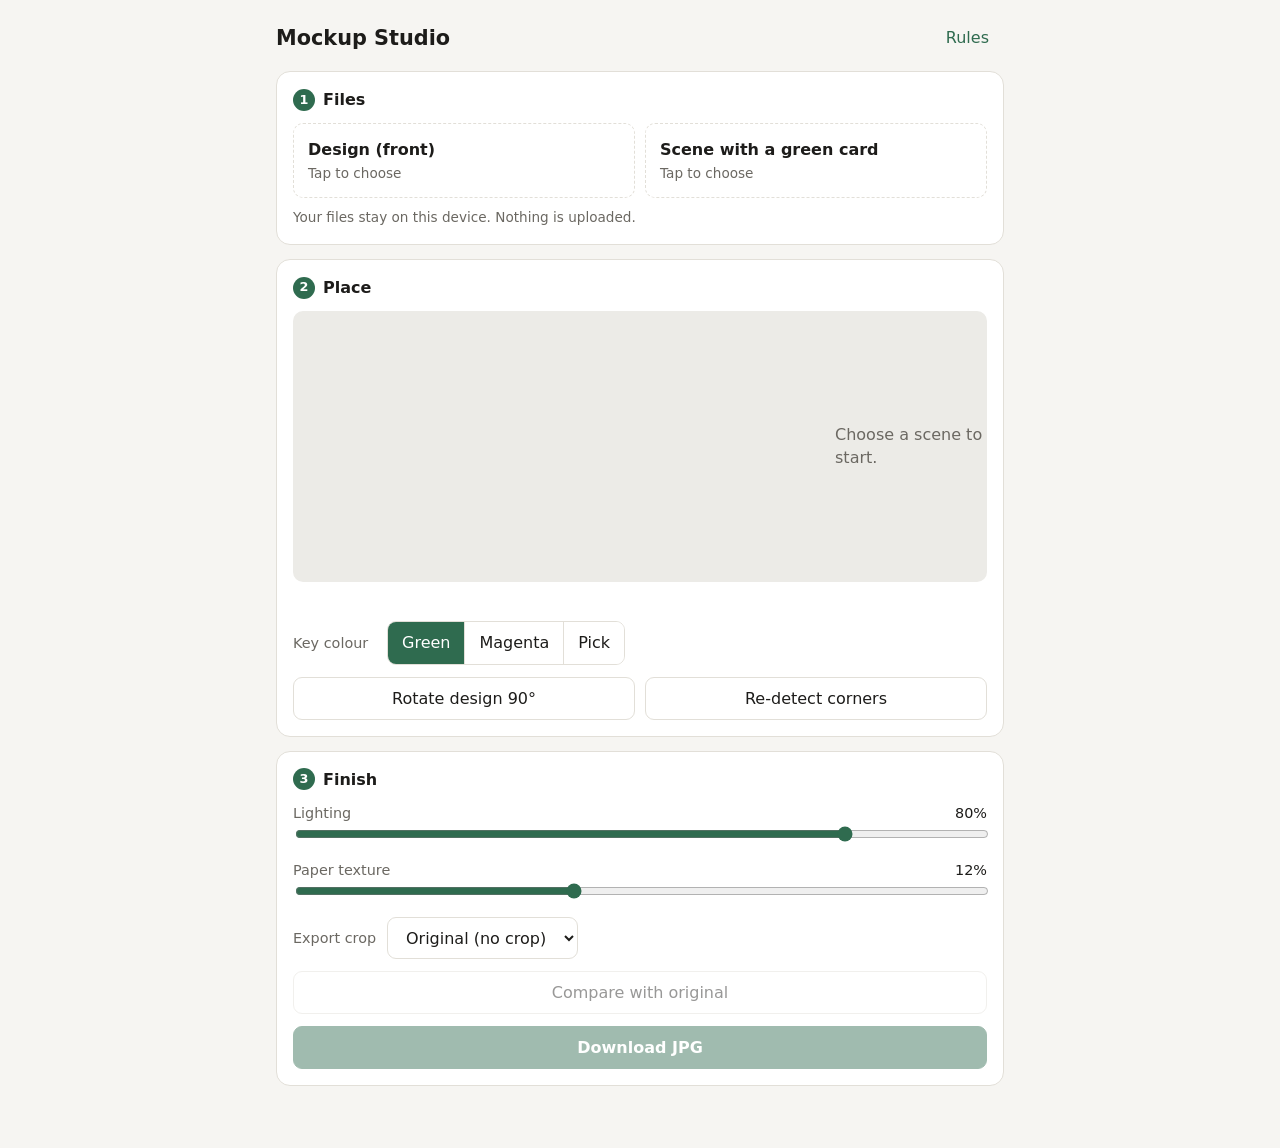
==== index.html @ a9a2c702 "MockupStudio: step 1 compositing engine - key detection, corner handles, warp/lighting/texture, R4-s" ====
<!doctype html>
<html lang="en">
<head>
  <meta charset="utf-8">
  <meta name="viewport" content="width=device-width, initial-scale=1">
  <title>Mockup Studio</title>
  <link rel="stylesheet" href="styles.css">
  <script type="module" src="js/main.js"></script>
</head>
<body>
  <header class="top">
    <h1>Mockup Studio</h1>
    <button id="aboutBtn" class="ghost">Rules</button>
  </header>

  <main>
    <section class="card">
      <h2><span class="num">1</span> Files</h2>
      <div class="pickers">
        <label class="picker">
          <input type="file" id="designInput" accept="image/*">
          <span class="pick-title">Design (front)</span>
          <span class="pick-name" id="designName">Tap to choose</span>
        </label>
        <label class="picker">
          <input type="file" id="sceneInput" accept="image/*">
          <span class="pick-title">Scene with a green card</span>
          <span class="pick-name" id="sceneName">Tap to choose</span>
        </label>
      </div>
      <p class="note">Your files stay on this device. Nothing is uploaded.</p>
    </section>

    <section class="card">
      <h2><span class="num">2</span> Place</h2>
      <div class="stage empty" id="stage">
        <canvas id="stageCanvas"></canvas>
        <svg id="overlay" preserveAspectRatio="none"></svg>
        <canvas id="magnifier" width="150" height="150" hidden></canvas>
        <p class="placeholder">Choose a scene to start.</p>
      </div>
      <p class="status" id="status" role="status"></p>
      <p class="status" id="hint" data-kind="warn" hidden></p>
      <div class="row">
        <span class="label">Key colour</span>
        <div class="seg" id="keySeg">
          <button data-key="green">Green</button>
          <button data-key="magenta">Magenta</button>
          <button data-key="pick">Pick</button>
        </div>
      </div>
      <div class="row buttons">
        <button id="rotateBtn">Rotate design 90°</button>
        <button id="redetectBtn">Re-detect corners</button>
      </div>
    </section>

    <section class="card">
      <h2><span class="num">3</span> Finish</h2>
      <label class="slider">
        <span>Lighting <output id="lightingOut">80%</output></span>
        <input type="range" id="lighting" min="0" max="100" value="80">
      </label>
      <label class="slider">
        <span>Paper texture <output id="textureOut">12%</output></span>
        <input type="range" id="texture" min="0" max="30" value="12">
      </label>
      <label class="row">
        <span class="label">Export crop</span>
        <select id="aspect">
          <option value="original">Original (no crop)</option>
          <option value="3:4">3:4 portrait</option>
          <option value="4:5">4:5 portrait</option>
          <option value="1:1">1:1 square</option>
          <option value="4:3">4:3 landscape</option>
        </select>
      </label>
      <p class="status" id="cropError" data-kind="error" hidden></p>
      <div class="row buttons">
        <button id="compareBtn">Compare with original</button>
      </div>
      <div class="row buttons">
        <button id="downloadBtn" class="primary">Download JPG</button>
        <button id="shareBtn" hidden>Save / Share</button>
      </div>
    </section>
  </main>

  <dialog id="aboutDlg" class="dlg">
    <div class="dlg-head">
      <h2>Design Fidelity Rules</h2>
      <button class="ghost" data-close>Close</button>
    </div>
    <p class="note">The AI only ever draws the scene, with the card as a flat green blank. This page puts your original file onto that blank, so the design can't be changed.</p>
    <ul id="rulesList" class="rules"></ul>
  </dialog>

  <dialog id="compareDlg" class="dlg wide">
    <div class="dlg-head">
      <h2>Compare</h2>
      <button id="zoomBtn" class="ghost">100%</button>
      <button class="ghost" data-close>Close</button>
    </div>
    <p class="note">The text should match exactly. A thumb or prop may cover part of the card.</p>
    <div id="compareBody" class="compare fit"></div>
  </dialog>
</body>
</html>
---- styles.css ----
:root {
  --bg: #f6f5f2;
  --surface: #ffffff;
  --text: #1d1c1a;
  --muted: #6b6862;
  --line: #e2dfd8;
  --accent: #2f6b4f;
  --accent-text: #ffffff;
  --ok: #2f6b4f;
  --warn: #8a5a00;
  --error: #b3261e;
  --stage: #ecebe7;
  color-scheme: light;
}

@media (prefers-color-scheme: dark) {
  :root:not([data-theme="light"]) {
    --bg: #161615;
    --surface: #1f1f1d;
    --text: #edebe6;
    --muted: #a19d95;
    --line: #34332f;
    --accent: #6cc59a;
    --accent-text: #0f1a14;
    --ok: #6cc59a;
    --warn: #e0b052;
    --error: #ff8a80;
    --stage: #121211;
    color-scheme: dark;
  }
}

:root[data-theme="dark"] {
  --bg: #161615;
  --surface: #1f1f1d;
  --text: #edebe6;
  --muted: #a19d95;
  --line: #34332f;
  --accent: #6cc59a;
  --accent-text: #0f1a14;
  --ok: #6cc59a;
  --warn: #e0b052;
  --error: #ff8a80;
  --stage: #121211;
  color-scheme: dark;
}

* { box-sizing: border-box; }

body {
  margin: 0;
  background: var(--bg);
  color: var(--text);
  font: 16px/1.45 system-ui, -apple-system, "Segoe UI", sans-serif;
}

.top {
  display: flex;
  align-items: center;
  justify-content: space-between;
  max-width: 760px;
  margin: 0 auto;
  padding: 16px 16px 4px;
}

h1 { font-size: 1.3rem; margin: 0; }
h2 { font-size: 1rem; margin: 0 0 12px; display: flex; align-items: center; gap: 8px; }

.num {
  display: inline-grid;
  place-items: center;
  width: 22px;
  height: 22px;
  border-radius: 50%;
  background: var(--accent);
  color: var(--accent-text);
  font-size: 0.8rem;
}

main { max-width: 760px; margin: 0 auto; padding: 8px 16px 48px; }

.card {
  background: var(--surface);
  border: 1px solid var(--line);
  border-radius: 14px;
  padding: 16px;
  margin-bottom: 14px;
}

.pickers { display: grid; grid-template-columns: 1fr 1fr; gap: 10px; }
@media (max-width: 480px) { .pickers { grid-template-columns: 1fr; } }

.picker {
  display: flex;
  flex-direction: column;
  gap: 2px;
  padding: 14px;
  border: 1.5px dashed var(--line);
  border-radius: 10px;
  cursor: pointer;
  min-width: 0;
}
.picker:hover { border-color: var(--accent); }
.picker input { position: absolute; opacity: 0; width: 1px; height: 1px; }
.pick-title { font-weight: 600; }
.pick-name { color: var(--muted); font-size: 0.85rem; overflow-wrap: anywhere; }

.note { color: var(--muted); font-size: 0.85rem; margin: 10px 0 0; }

.stage {
  position: relative;
  background: var(--stage);
  border-radius: 10px;
  overflow: hidden;
  line-height: 0;
}
.stage canvas#stageCanvas { display: block; width: 100%; height: auto; }
.stage svg { position: absolute; inset: 0; width: 100%; height: 100%; }
.stage.empty { min-height: 180px; display: flex; align-items: center; justify-content: center; }
.stage.empty canvas, .stage.empty svg { display: none; }
.placeholder { display: none; color: var(--muted); line-height: 1.4; margin: 0; }
.stage.empty .placeholder { display: block; }

#magnifier {
  position: absolute;
  top: 8px;
  left: 8px;
  width: 120px;
  height: 120px;
  border-radius: 50%;
  border: 2px solid #fff;
  box-shadow: 0 2px 10px rgba(0, 0, 0, 0.4);
  pointer-events: none;
}
#magnifier.right { left: auto; right: 8px; }
#magnifier[hidden] { display: none; }

.quad { fill: none; stroke: #fff; stroke-width: 1.5; vector-effect: non-scaling-stroke; filter: drop-shadow(0 0 1px #000); }
.knob { cursor: grab; touch-action: none; }
.knob .hit { fill: transparent; }
.knob .dot { fill: #fff; stroke: #1d1c1a; stroke-width: 2; vector-effect: non-scaling-stroke; }
.crop-shade { fill: rgba(0, 0, 0, 0.45); pointer-events: none; }
.crop-line { fill: none; stroke: #fff; stroke-dasharray: 6 4; stroke-width: 1.5; vector-effect: non-scaling-stroke; pointer-events: none; }
svg.picking { cursor: crosshair; }

.status { margin: 10px 0 0; font-size: 0.9rem; min-height: 1.2em; }
.status[data-kind="ok"] { color: var(--ok); }
.status[data-kind="warn"] { color: var(--warn); }
.status[data-kind="error"] { color: var(--error); }
.status[hidden] { display: none; }

.row { display: flex; align-items: center; gap: 10px; flex-wrap: wrap; margin-top: 12px; }
.label { color: var(--muted); font-size: 0.9rem; min-width: 84px; }

button, select {
  font: inherit;
  color: var(--text);
  background: var(--surface);
  border: 1px solid var(--line);
  border-radius: 9px;
  padding: 9px 14px;
  min-height: 42px;
  cursor: pointer;
}
button:disabled { opacity: 0.45; cursor: default; }
button.primary { background: var(--accent); color: var(--accent-text); border-color: var(--accent); font-weight: 600; }
button.ghost { border-color: transparent; background: transparent; color: var(--accent); }
.buttons button { flex: 1 1 160px; }

.seg { display: inline-flex; border: 1px solid var(--line); border-radius: 9px; overflow: hidden; }
.seg button { border: 0; border-radius: 0; min-height: 38px; }
.seg button + button { border-left: 1px solid var(--line); }
.seg button[aria-pressed="true"] { background: var(--accent); color: var(--accent-text); }

.slider { display: block; margin-top: 12px; }
.slider span { display: flex; justify-content: space-between; font-size: 0.9rem; color: var(--muted); }
.slider output { color: var(--text); font-variant-numeric: tabular-nums; }
.slider input { width: 100%; accent-color: var(--accent); }

.dlg {
  width: min(560px, calc(100vw - 32px));
  max-height: calc(100vh - 32px);
  border: 1px solid var(--line);
  border-radius: 14px;
  background: var(--surface);
  color: var(--text);
  padding: 16px;
}
.dlg.wide { width: min(1100px, calc(100vw - 32px)); }
.dlg::backdrop { background: rgba(0, 0, 0, 0.5); }
.dlg-head { display: flex; align-items: center; gap: 6px; }
.dlg-head h2 { margin: 0; flex: 1; }
.rules { padding-left: 18px; margin: 12px 0 0; }
.rules li { margin-bottom: 8px; }

.compare { display: grid; grid-template-columns: 1fr 1fr; gap: 10px; margin-top: 12px; overflow: auto; max-height: 70vh; }
.compare figure { margin: 0; min-width: 0; }
.compare figcaption { color: var(--muted); font-size: 0.8rem; margin-top: 4px; }
.compare canvas { display: block; }
.compare.fit canvas { width: 100%; height: auto; }
.compare:not(.fit) { grid-template-columns: max-content max-content; }
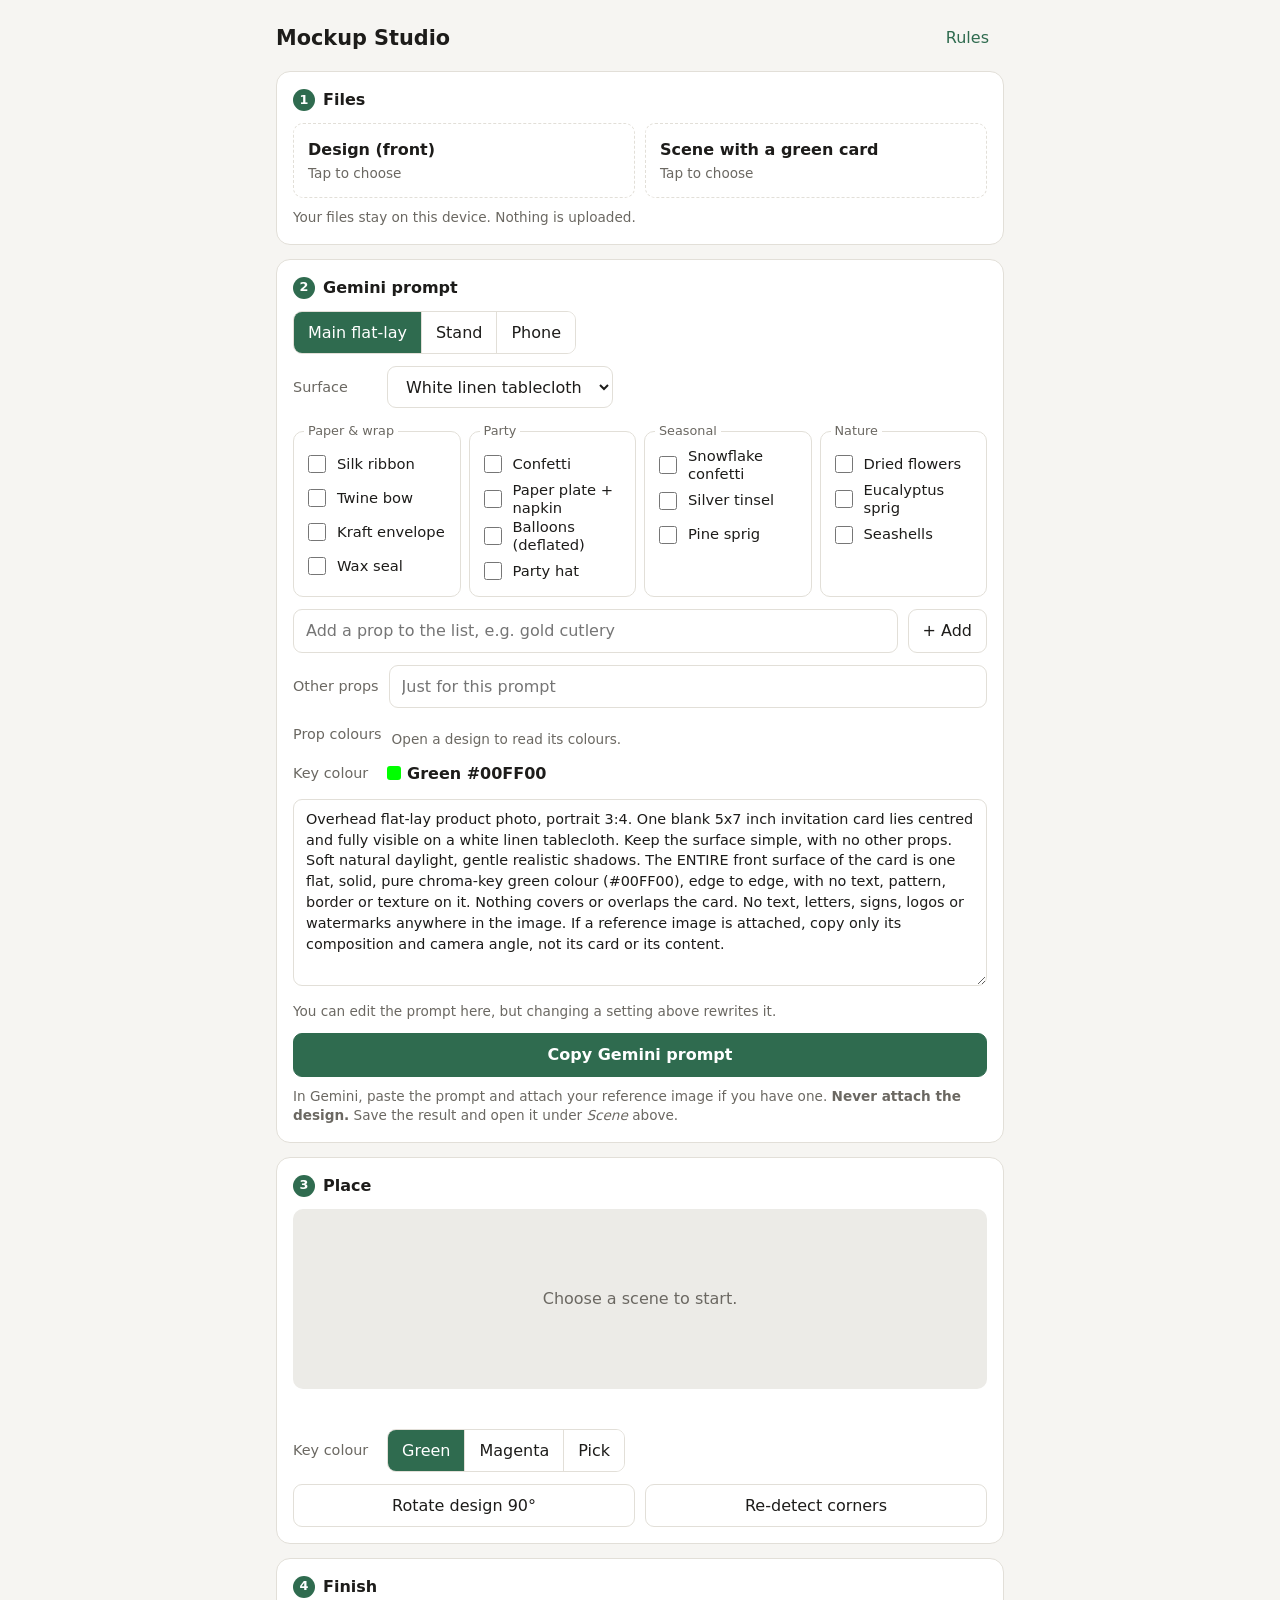
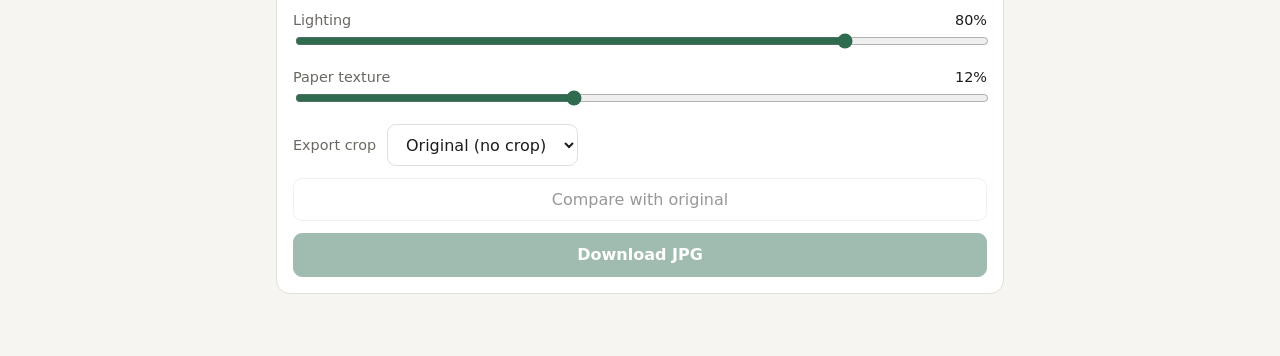
==== commit 0972fc45: "MockupStudio: step 2 Gemini prompt panel - prop checkboxes, surfaces, design colour reading, auto ke" ====
--- a/index.html
+++ b/index.html
@@ -32,7 +32,44 @@
     </section>
 
     <section class="card">
-      <h2><span class="num">2</span> Place</h2>
+      <h2><span class="num">2</span> Gemini prompt</h2>
+      <div class="seg" id="typeSeg">
+        <button data-type="main">Main flat-lay</button>
+        <button data-type="stand">Stand</button>
+        <button data-type="phone">Phone</button>
+      </div>
+      <label class="row">
+        <span class="label">Surface</span>
+        <select id="surface"></select>
+      </label>
+      <input type="text" id="surfaceOther" class="text" placeholder="Describe the surface, e.g. a pale pink satin cloth" hidden>
+      <div id="propGroups" class="prop-groups"></div>
+      <div class="row">
+        <input type="text" id="newProp" class="text grow" placeholder="Add a prop to the list, e.g. gold cutlery">
+        <button id="addProp" type="button">+ Add</button>
+      </div>
+      <label class="row">
+        <span class="label">Other props</span>
+        <input type="text" id="otherProps" class="text grow" placeholder="Just for this prompt">
+      </label>
+      <div class="row">
+        <span class="label">Prop colours</span>
+        <div id="colourChips" class="chips"></div>
+      </div>
+      <div class="row">
+        <span class="label">Key colour</span>
+        <span id="keyNote" class="key-note"></span>
+      </div>
+      <textarea id="promptText" class="text prompt" rows="8" aria-label="Gemini prompt"></textarea>
+      <p class="note">You can edit the prompt here, but changing a setting above rewrites it.</p>
+      <div class="row buttons">
+        <button id="copyPrompt" class="primary" type="button">Copy Gemini prompt</button>
+      </div>
+      <p class="note">In Gemini, paste the prompt and attach your reference image if you have one. <strong>Never attach the design.</strong> Save the result and open it under <em>Scene</em> above.</p>
+    </section>
+
+    <section class="card">
+      <h2><span class="num">3</span> Place</h2>
       <div class="stage empty" id="stage">
         <canvas id="stageCanvas"></canvas>
         <svg id="overlay" preserveAspectRatio="none"></svg>
@@ -56,7 +93,7 @@
     </section>
 
     <section class="card">
-      <h2><span class="num">3</span> Finish</h2>
+      <h2><span class="num">4</span> Finish</h2>
       <label class="slider">
         <span>Lighting <output id="lightingOut">80%</output></span>
         <input type="range" id="lighting" min="0" max="100" value="80">
--- a/styles.css
+++ b/styles.css
@@ -117,7 +117,7 @@
 .stage canvas#stageCanvas { display: block; width: 100%; height: auto; }
 .stage svg { position: absolute; inset: 0; width: 100%; height: 100%; }
 .stage.empty { min-height: 180px; display: flex; align-items: center; justify-content: center; }
-.stage.empty canvas, .stage.empty svg { display: none; }
+.stage.empty #stageCanvas, .stage.empty svg { display: none; }
 .placeholder { display: none; color: var(--muted); line-height: 1.4; margin: 0; }
 .stage.empty .placeholder { display: block; }
 
@@ -172,6 +172,35 @@
 .seg button + button { border-left: 1px solid var(--line); }
 .seg button[aria-pressed="true"] { background: var(--accent); color: var(--accent-text); }
 
+.text {
+  font: inherit;
+  color: var(--text);
+  background: var(--surface);
+  border: 1px solid var(--line);
+  border-radius: 9px;
+  padding: 9px 12px;
+  min-height: 42px;
+  min-width: 0;
+}
+.text.grow { flex: 1 1 180px; }
+#surfaceOther { width: 100%; margin-top: 10px; }
+.text.prompt { width: 100%; margin-top: 14px; resize: vertical; font-size: 0.9rem; line-height: 1.45; }
+
+.prop-groups { display: grid; grid-template-columns: repeat(auto-fill, minmax(140px, 1fr)); gap: 8px; margin-top: 14px; }
+.prop-groups fieldset { border: 1px solid var(--line); border-radius: 10px; margin: 0; padding: 6px 10px 8px; min-width: 0; }
+.prop-groups legend { color: var(--muted); font-size: 0.8rem; padding: 0 4px; }
+.prop { display: flex; align-items: center; gap: 8px; min-height: 34px; cursor: pointer; font-size: 0.92rem; line-height: 1.25; }
+.prop input { width: 18px; height: 18px; accent-color: var(--accent); flex: none; }
+.prop span { flex: 1; }
+.prop .remove { min-height: 28px; padding: 0 8px; border-color: transparent; color: var(--muted); }
+
+.chips { display: flex; flex-wrap: wrap; gap: 6px; }
+.chip { display: inline-flex; align-items: center; gap: 6px; min-height: 34px; padding: 4px 10px; border-radius: 999px; font-size: 0.85rem; }
+.chip[aria-pressed="false"] { opacity: 0.45; text-decoration: line-through; }
+.swatch { width: 14px; height: 14px; border-radius: 50%; border: 1px solid rgba(0, 0, 0, 0.2); }
+.key-note { display: inline-flex; align-items: center; gap: 6px; font-weight: 600; }
+.key-note::before { content: ""; width: 14px; height: 14px; border-radius: 3px; background: var(--key, #00ff00); }
+
 .slider { display: block; margin-top: 12px; }
 .slider span { display: flex; justify-content: space-between; font-size: 0.9rem; color: var(--muted); }
 .slider output { color: var(--text); font-variant-numeric: tabular-nums; }
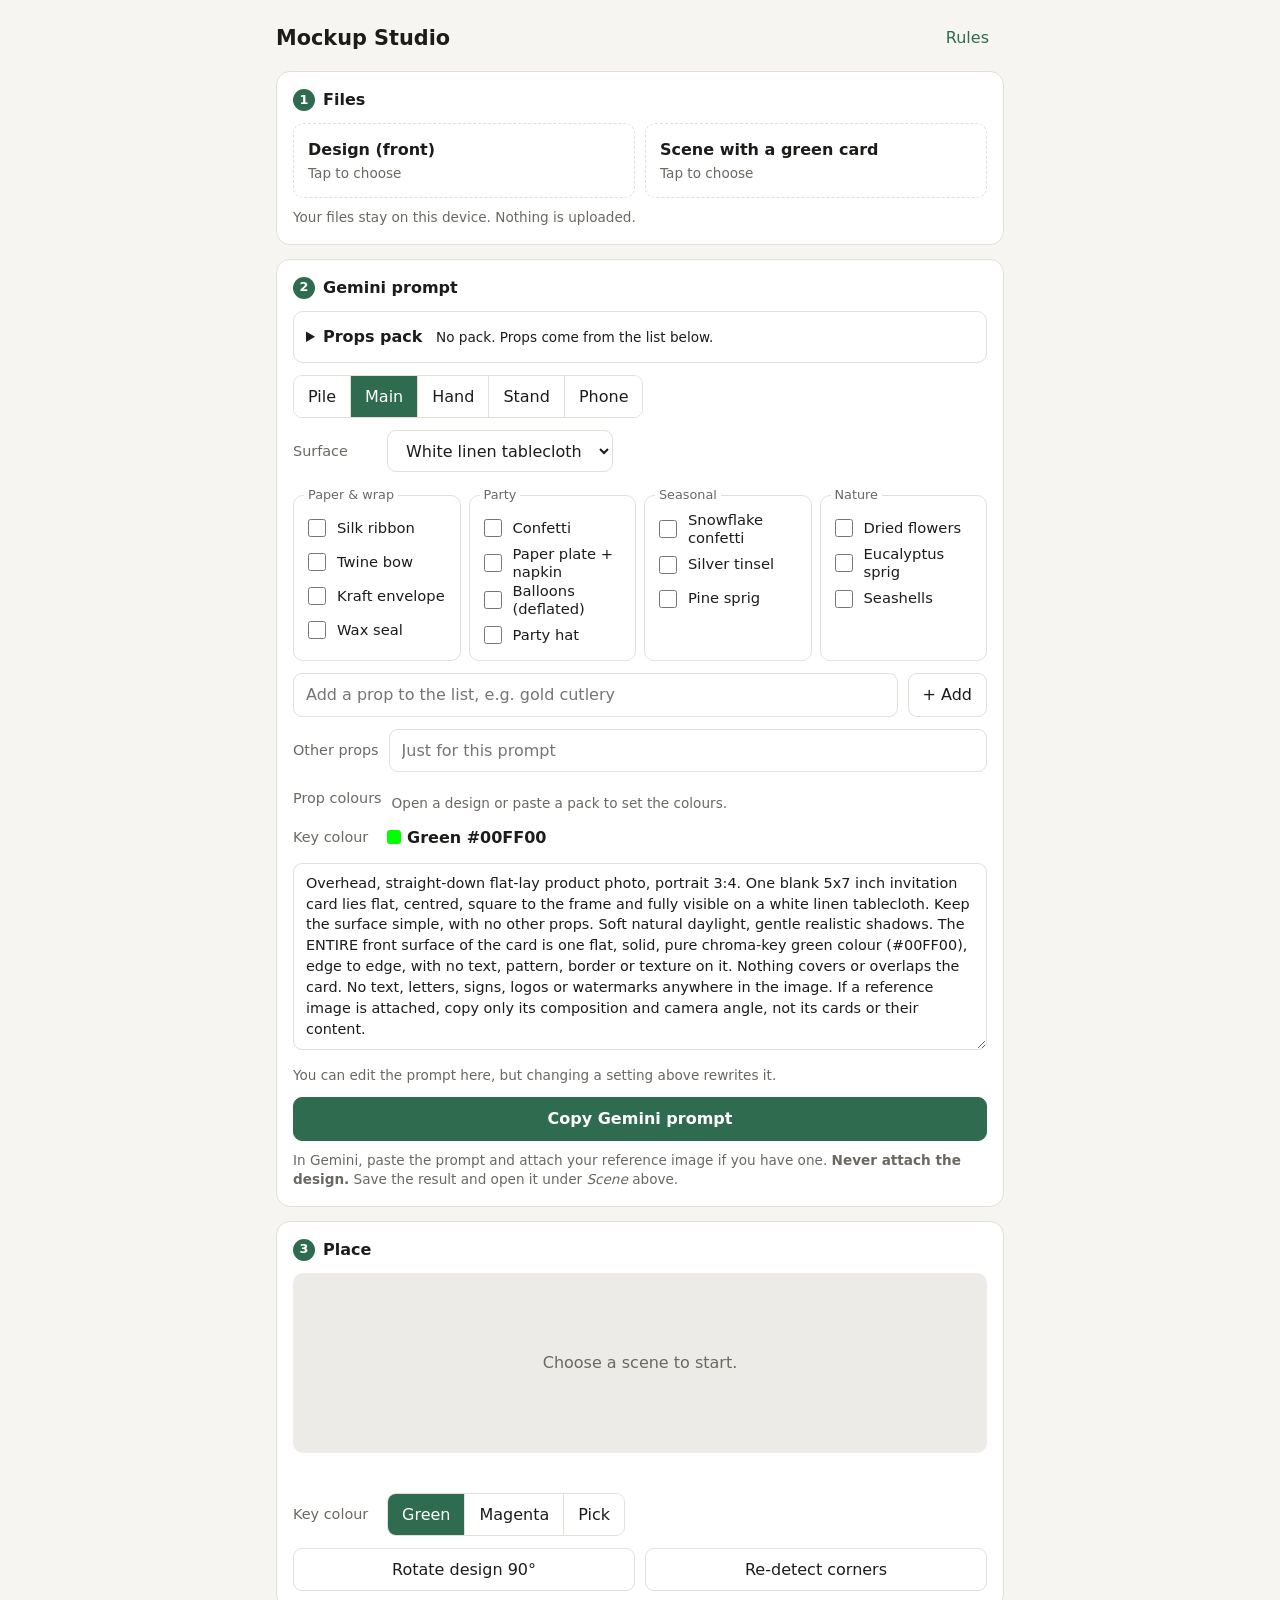
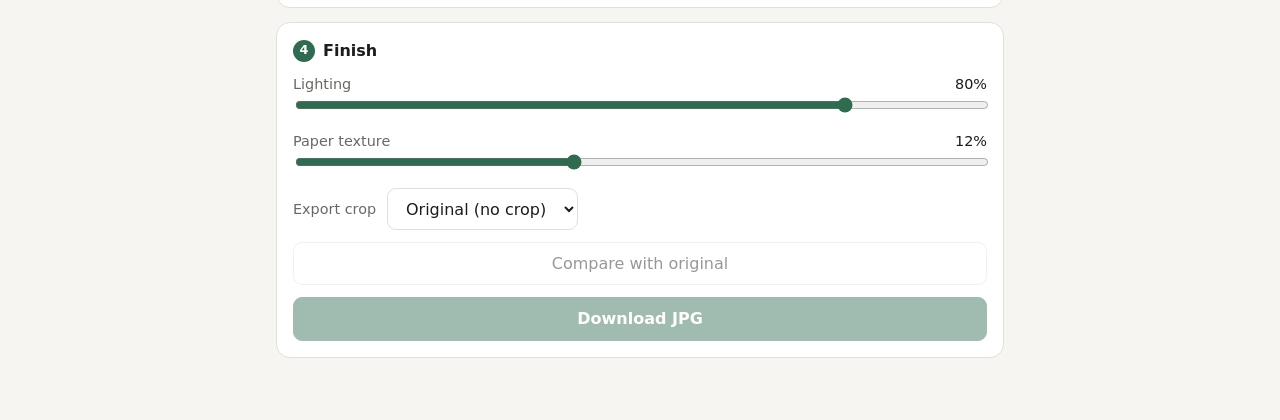
==== commit 00878f7c: "MockupStudio: step 2b five shots (pile, main head-on, hand, stand with party, phone) and pasteable p" ====
--- a/index.html
+++ b/index.html
@@ -33,28 +33,46 @@
 
     <section class="card">
       <h2><span class="num">2</span> Gemini prompt</h2>
-      <div class="seg" id="typeSeg">
-        <button data-type="main">Main flat-lay</button>
+      <details class="pack" id="packBox">
+        <summary>Props pack <span class="status" id="packStatus"></span></summary>
+        <textarea id="packText" class="text" rows="5" aria-label="Props pack JSON" placeholder='Paste the design&#39;s props.json here: { "name": …, "surface": …, "props": […], "party": …, "wall": …, "colours": […] }'></textarea>
+        <p class="status" id="packError" data-kind="error" hidden></p>
+        <div class="row buttons">
+          <button id="applyPack" class="primary" type="button">Use this pack</button>
+          <button id="clearPack" type="button" hidden>Clear pack</button>
+        </div>
+        <p class="note">A pack sets the surface, props, party and wall for all five shots, and clears the props ticked below.</p>
+      </details>
+      <div class="seg wrap" id="typeSeg">
+        <button data-type="pile">Pile</button>
+        <button data-type="main">Main</button>
+        <button data-type="hand">Hand</button>
         <button data-type="stand">Stand</button>
         <button data-type="phone">Phone</button>
       </div>
-      <label class="row">
-        <span class="label">Surface</span>
-        <select id="surface"></select>
+      <label class="row" id="backdropRow" hidden>
+        <span class="label" id="backdropLabel">Background</span>
+        <input type="text" id="backdrop" class="text grow">
       </label>
-      <input type="text" id="surfaceOther" class="text" placeholder="Describe the surface, e.g. a pale pink satin cloth" hidden>
-      <div id="propGroups" class="prop-groups"></div>
-      <div class="row">
-        <input type="text" id="newProp" class="text grow" placeholder="Add a prop to the list, e.g. gold cutlery">
-        <button id="addProp" type="button">+ Add</button>
-      </div>
-      <label class="row">
-        <span class="label">Other props</span>
-        <input type="text" id="otherProps" class="text grow" placeholder="Just for this prompt">
-      </label>
-      <div class="row">
-        <span class="label">Prop colours</span>
-        <div id="colourChips" class="chips"></div>
+      <div id="propsBlock">
+        <label class="row">
+          <span class="label">Surface</span>
+          <select id="surface"></select>
+        </label>
+        <input type="text" id="surfaceOther" class="text" placeholder="Describe the surface, e.g. a pale pink satin cloth" hidden>
+        <div id="propGroups" class="prop-groups"></div>
+        <div class="row">
+          <input type="text" id="newProp" class="text grow" placeholder="Add a prop to the list, e.g. gold cutlery">
+          <button id="addProp" type="button">+ Add</button>
+        </div>
+        <label class="row">
+          <span class="label">Other props</span>
+          <input type="text" id="otherProps" class="text grow" placeholder="Just for this prompt">
+        </label>
+        <div class="row">
+          <span class="label">Prop colours</span>
+          <div id="colourChips" class="chips"></div>
+        </div>
       </div>
       <div class="row">
         <span class="label">Key colour</span>
--- a/styles.css
+++ b/styles.css
@@ -186,6 +186,15 @@
 #surfaceOther { width: 100%; margin-top: 10px; }
 .text.prompt { width: 100%; margin-top: 14px; resize: vertical; font-size: 0.9rem; line-height: 1.45; }
 
+.seg.wrap { flex-wrap: wrap; }
+#propsBlock[hidden], .row[hidden] { display: none; }
+
+.pack { border: 1px solid var(--line); border-radius: 10px; padding: 8px 12px; margin-bottom: 12px; }
+.pack summary { cursor: pointer; font-weight: 600; min-height: 34px; line-height: 34px; }
+.pack summary .status { display: inline; margin: 0 0 0 8px; font-weight: 400; font-size: 0.85rem; }
+.pack textarea { width: 100%; margin-top: 10px; font-size: 0.85rem; resize: vertical; }
+.prop-groups .pack-props { grid-column: 1 / -1; border-color: var(--accent); }
+
 .prop-groups { display: grid; grid-template-columns: repeat(auto-fill, minmax(140px, 1fr)); gap: 8px; margin-top: 14px; }
 .prop-groups fieldset { border: 1px solid var(--line); border-radius: 10px; margin: 0; padding: 6px 10px 8px; min-width: 0; }
 .prop-groups legend { color: var(--muted); font-size: 0.8rem; padding: 0 4px; }
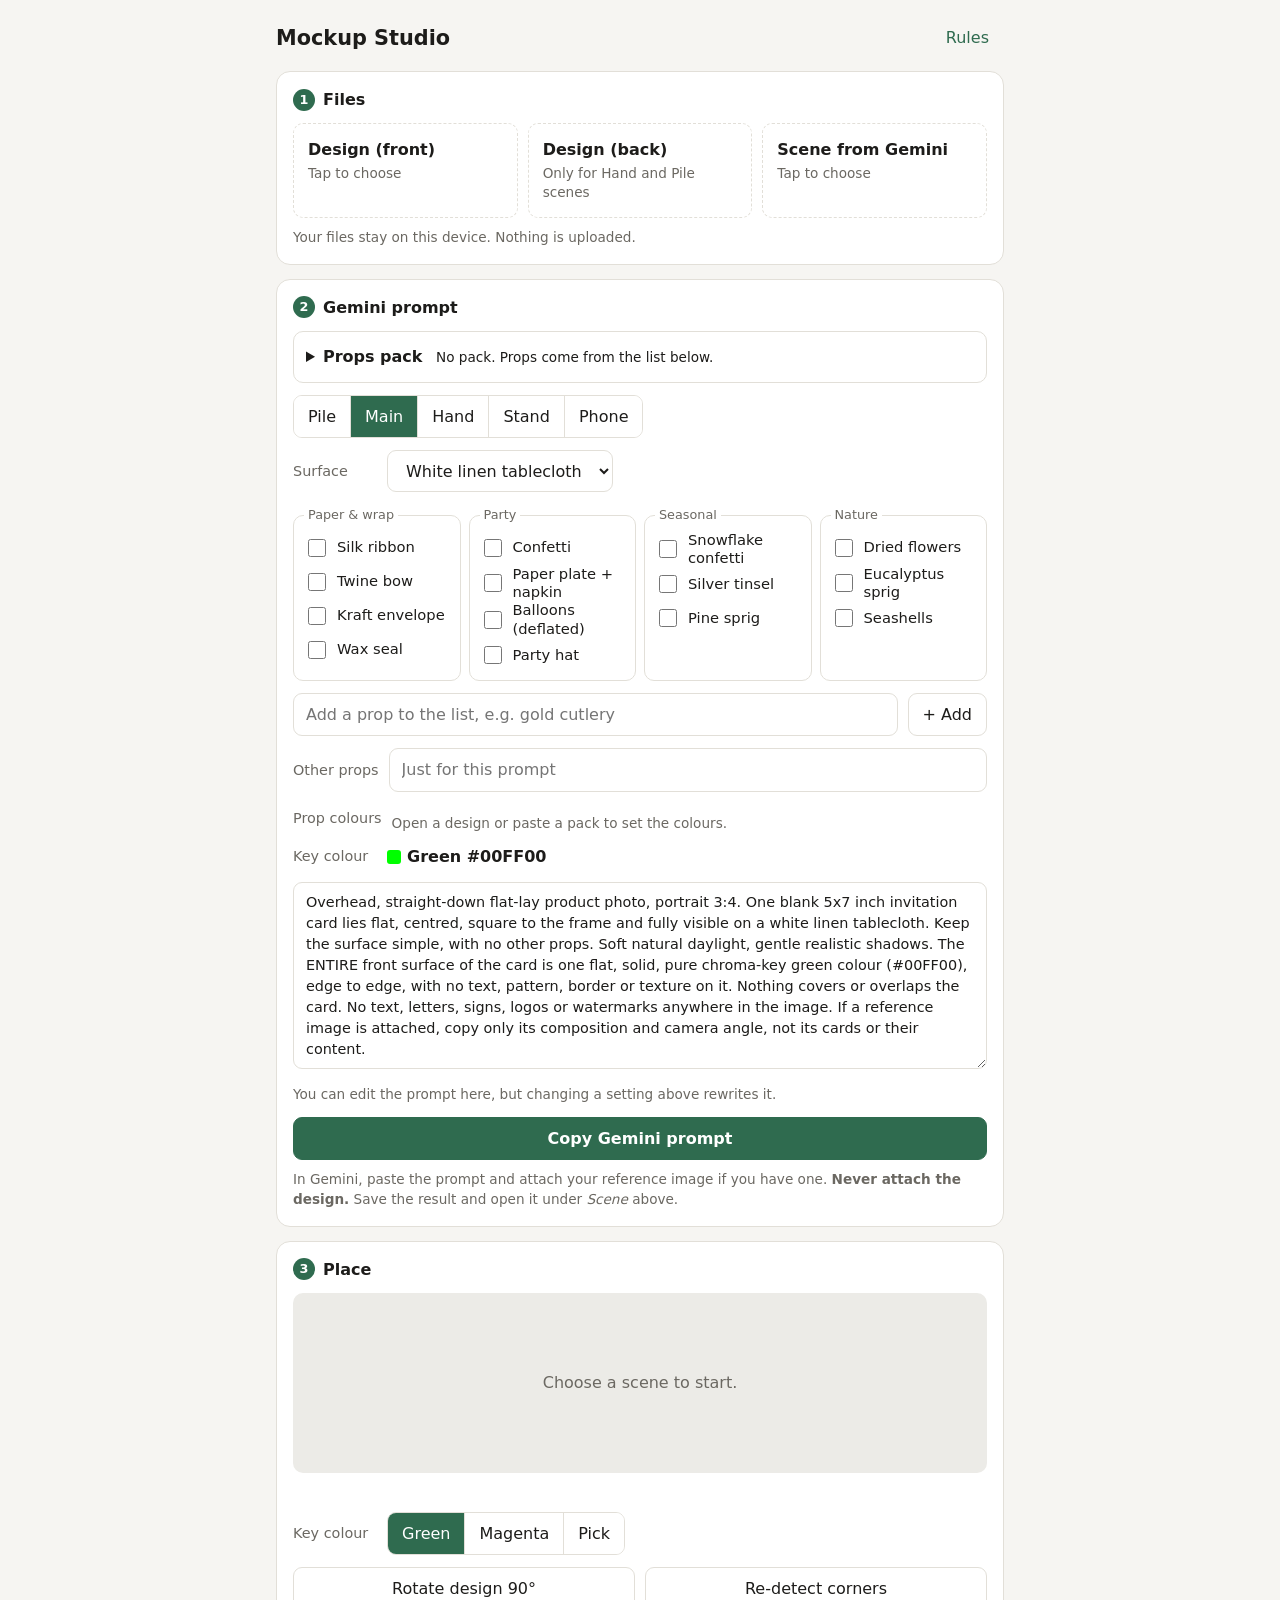
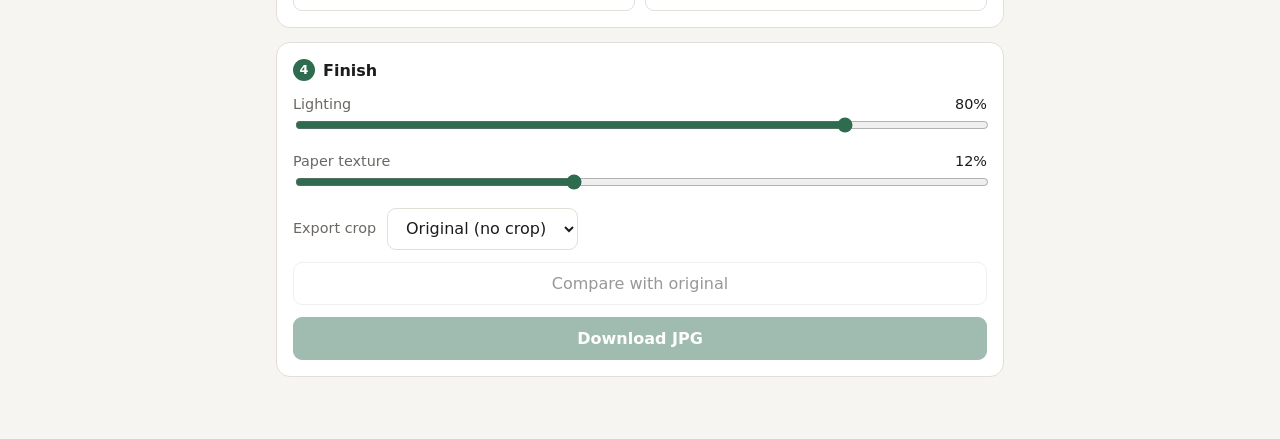
==== commit 75cfeefd: "MockupStudio: step 4 hand mode - back design picker, front+back two-key compositing, merged back pie" ====
--- a/index.html
+++ b/index.html
@@ -23,8 +23,13 @@
           <span class="pick-name" id="designName">Tap to choose</span>
         </label>
         <label class="picker">
+          <input type="file" id="backInput" accept="image/*">
+          <span class="pick-title">Design (back)</span>
+          <span class="pick-name" id="backName">Only for Hand and Pile scenes</span>
+        </label>
+        <label class="picker">
           <input type="file" id="sceneInput" accept="image/*">
-          <span class="pick-title">Scene with a green card</span>
+          <span class="pick-title">Scene from Gemini</span>
           <span class="pick-name" id="sceneName">Tap to choose</span>
         </label>
       </div>
@@ -96,7 +101,14 @@
       </div>
       <p class="status" id="status" role="status"></p>
       <p class="status" id="hint" data-kind="warn" hidden></p>
-      <div class="row">
+      <div class="row" id="cardRow" hidden>
+        <span class="label">Corners of</span>
+        <div class="seg" id="cardSeg">
+          <button data-card="0">Front (green)</button>
+          <button data-card="1">Back (magenta)</button>
+        </div>
+      </div>
+      <div class="row" id="keyRow">
         <span class="label">Key colour</span>
         <div class="seg" id="keySeg">
           <button data-key="green">Green</button>
--- a/styles.css
+++ b/styles.css
@@ -87,8 +87,8 @@
   margin-bottom: 14px;
 }
 
-.pickers { display: grid; grid-template-columns: 1fr 1fr; gap: 10px; }
-@media (max-width: 480px) { .pickers { grid-template-columns: 1fr; } }
+.pickers { display: grid; grid-template-columns: repeat(3, 1fr); gap: 10px; }
+@media (max-width: 600px) { .pickers { grid-template-columns: 1fr; } }
 
 .picker {
   display: flex;
@@ -136,6 +136,7 @@
 #magnifier[hidden] { display: none; }
 
 .quad { fill: none; stroke: #fff; stroke-width: 1.5; vector-effect: non-scaling-stroke; filter: drop-shadow(0 0 1px #000); }
+.quad.other { stroke-dasharray: 6 4; opacity: 0.75; pointer-events: none; }
 .knob { cursor: grab; touch-action: none; }
 .knob .hit { fill: transparent; }
 .knob .dot { fill: #fff; stroke: #1d1c1a; stroke-width: 2; vector-effect: non-scaling-stroke; }
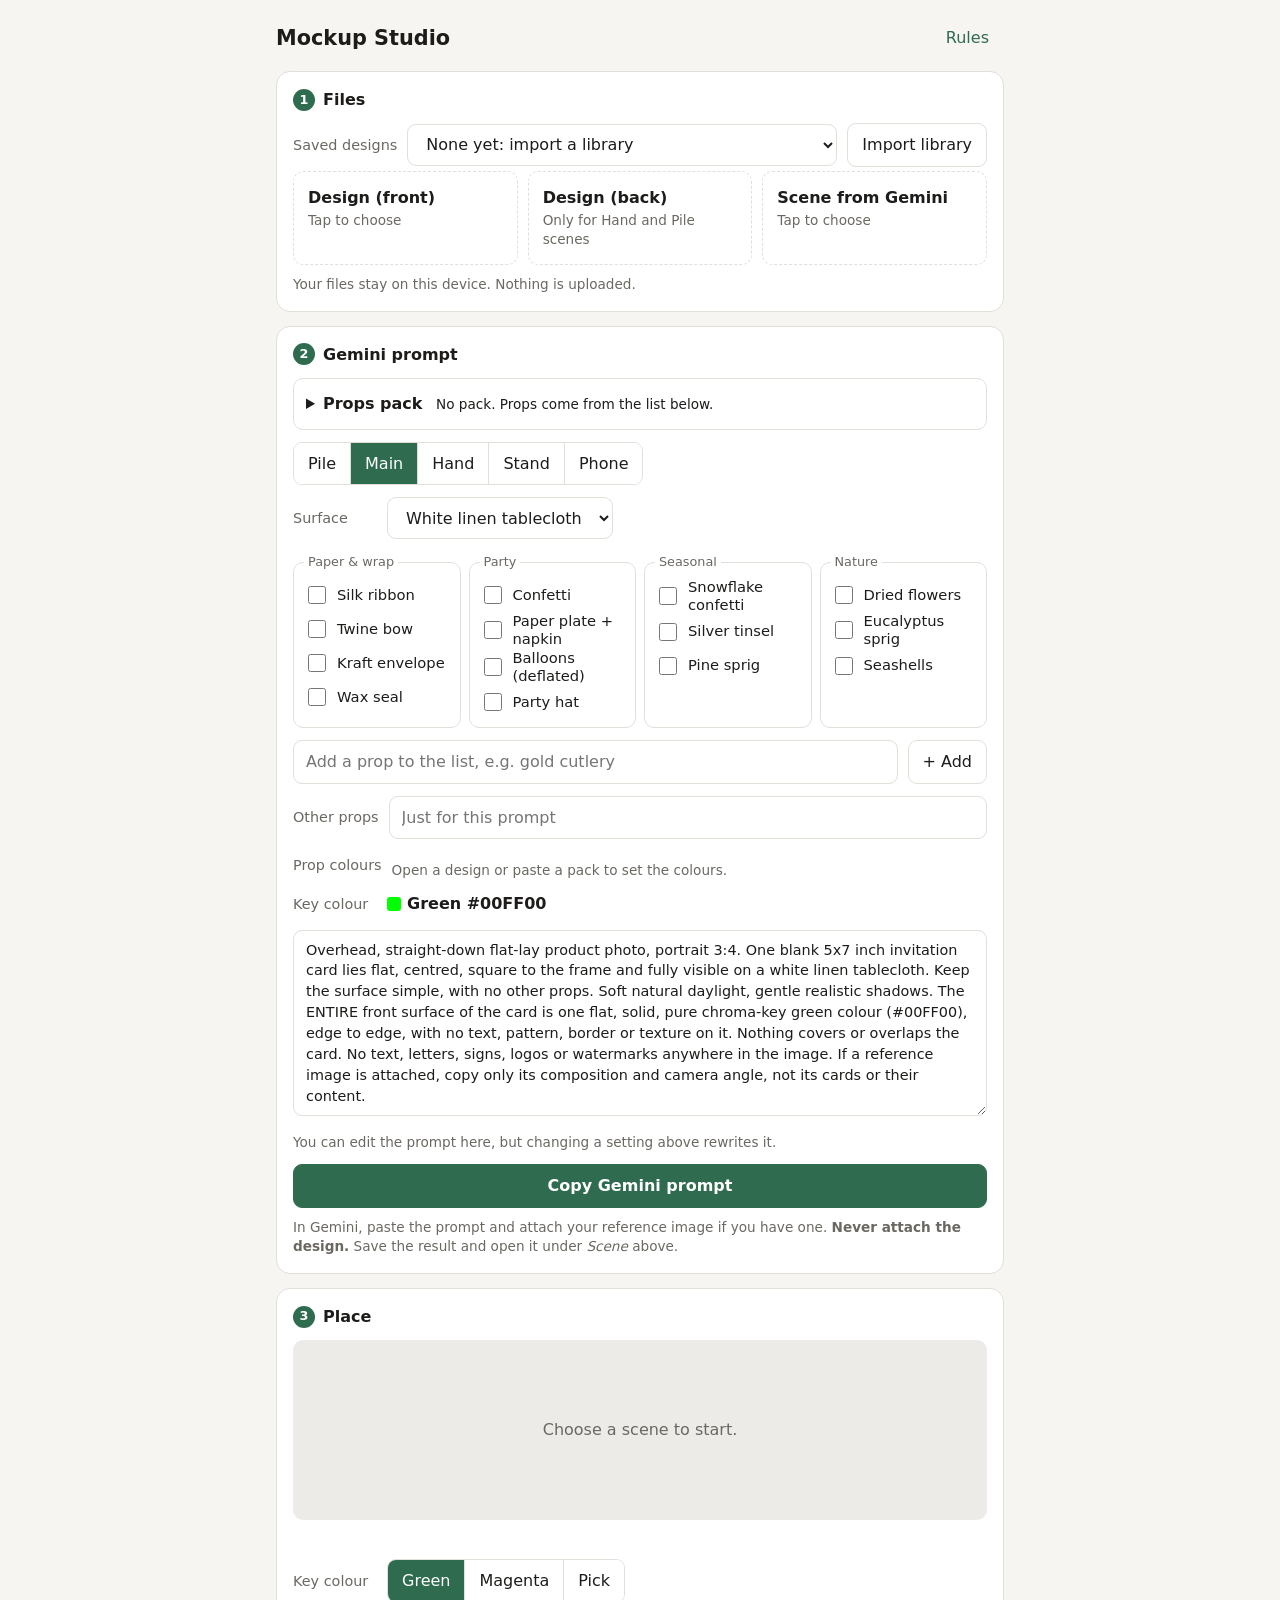
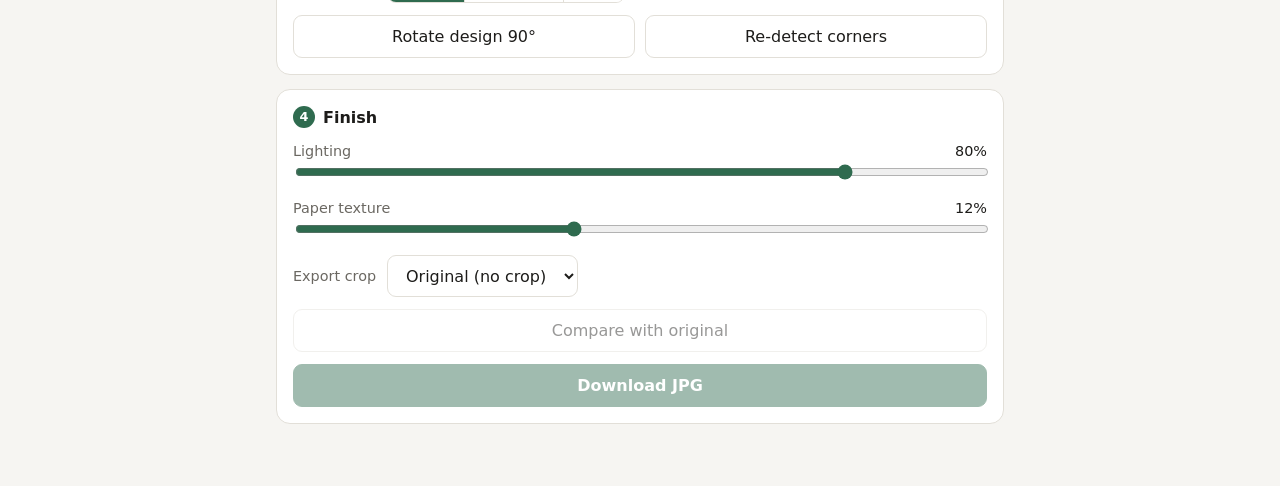
==== commit 463279c6: "MockupStudio: saved designs - import a library file once per device, pick a design to load front, ba" ====
--- a/index.html
+++ b/index.html
@@ -16,6 +16,15 @@
   <main>
     <section class="card">
       <h2><span class="num">1</span> Files</h2>
+      <div class="row saved">
+        <span class="label">Saved designs</span>
+        <select id="savedSelect" class="grow"></select>
+        <label class="button-like">
+          <input type="file" id="libraryInput" accept=".json,application/json">
+          <span>Import library</span>
+        </label>
+      </div>
+      <p class="note" id="savedNote"></p>
       <div class="pickers">
         <label class="picker">
           <input type="file" id="designInput" accept="image/*">
@@ -103,10 +112,7 @@
       <p class="status" id="hint" data-kind="warn" hidden></p>
       <div class="row" id="cardRow" hidden>
         <span class="label">Corners of</span>
-        <div class="seg" id="cardSeg">
-          <button data-card="0">Front (green)</button>
-          <button data-card="1">Back (magenta)</button>
-        </div>
+        <div class="seg wrap" id="cardSeg"></div>
       </div>
       <div class="row" id="keyRow">
         <span class="label">Key colour</span>
--- a/styles.css
+++ b/styles.css
@@ -87,6 +87,17 @@
   margin-bottom: 14px;
 }
 
+.saved { margin: 0 0 4px; }
+.saved select.grow { flex: 1 1 180px; min-width: 0; }
+.button-like {
+  display: inline-flex; align-items: center; min-height: 42px; padding: 9px 14px; cursor: pointer;
+  border: 1px solid var(--line); border-radius: 9px; background: var(--surface);
+}
+.button-like:hover { border-color: var(--accent); }
+.button-like input { position: absolute; opacity: 0; width: 1px; height: 1px; }
+#savedNote { margin: 4px 0 12px; }
+#savedNote:empty { display: none; }
+
 .pickers { display: grid; grid-template-columns: repeat(3, 1fr); gap: 10px; }
 @media (max-width: 600px) { .pickers { grid-template-columns: 1fr; } }
 
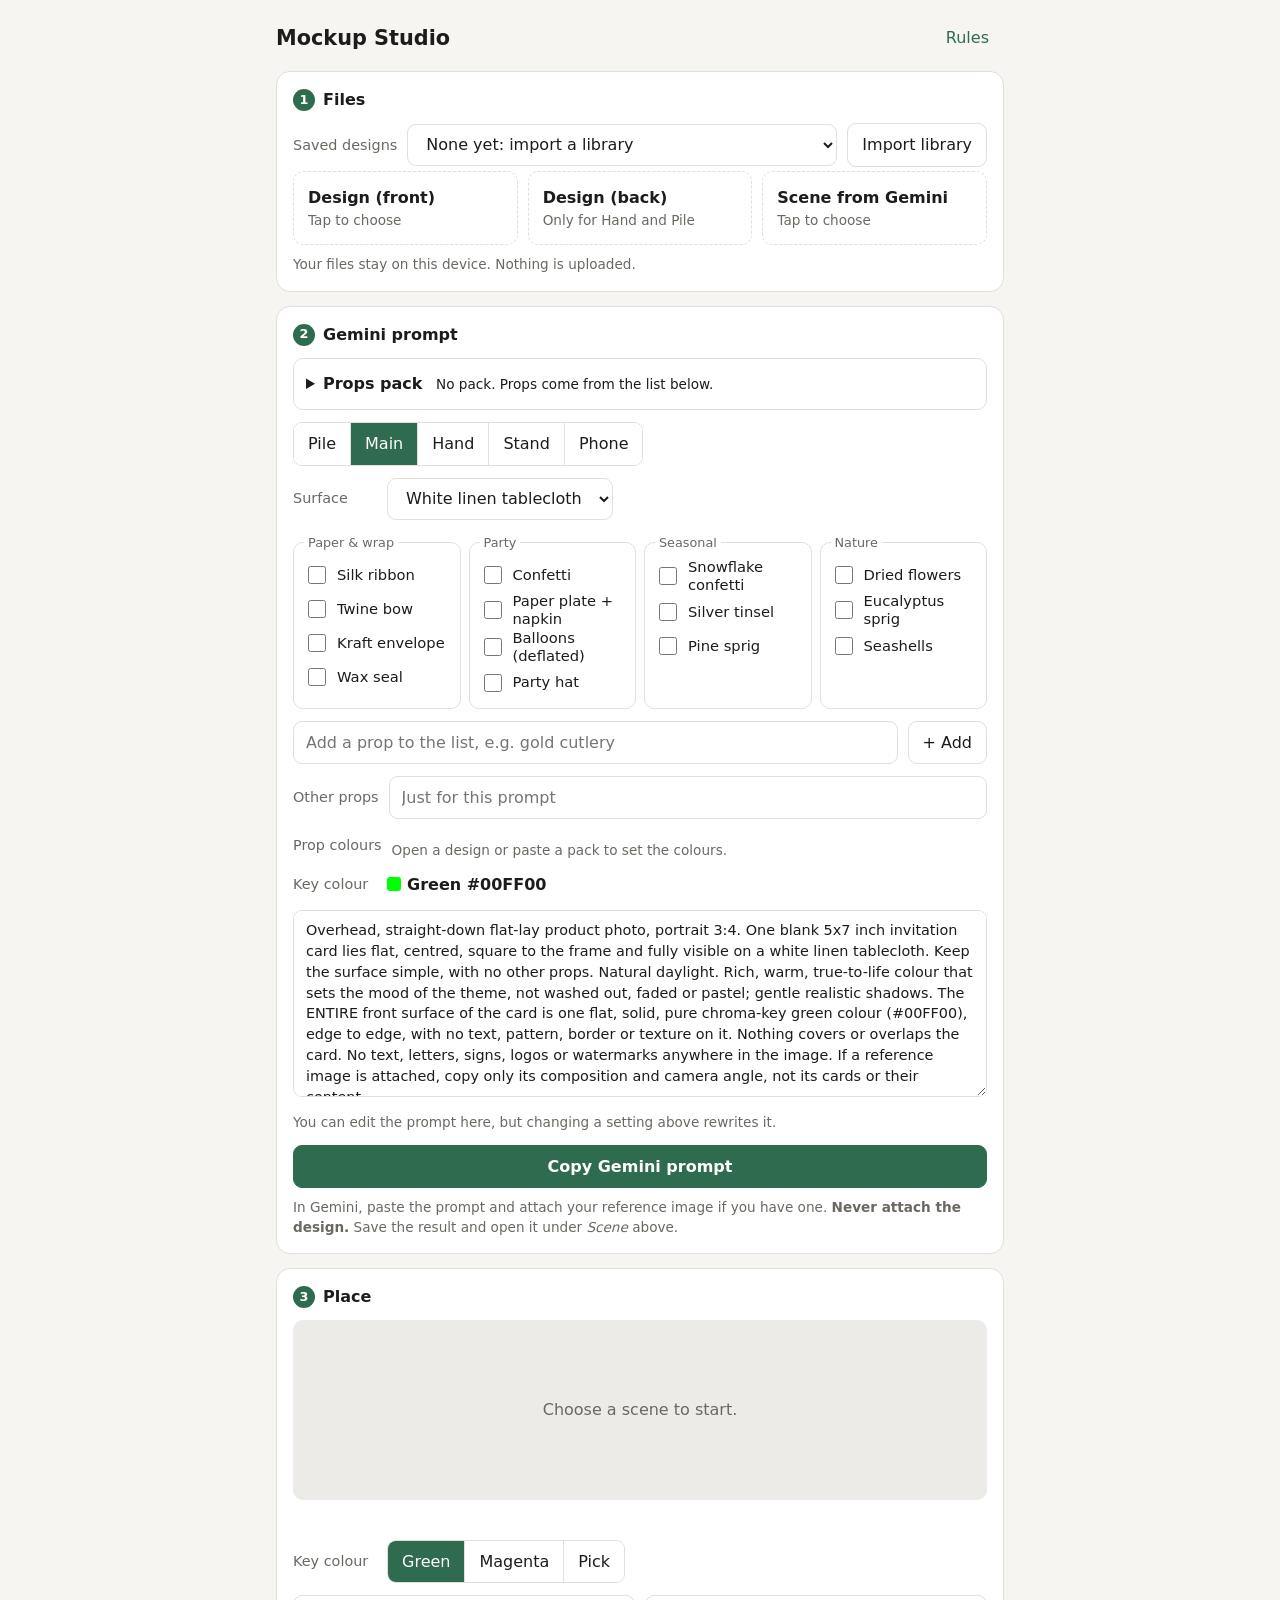
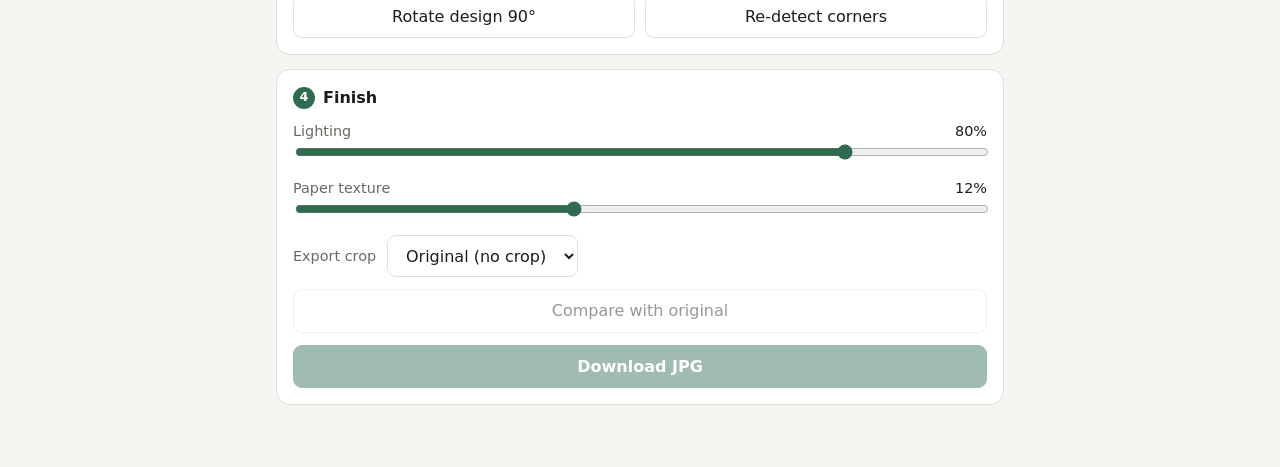
==== commit b5e38c14: "PileLayout: Pile drawn by the app as a fixed 12-card landscape layout copied from an inspo photo (no" ====
--- a/index.html
+++ b/index.html
@@ -34,7 +34,7 @@
         <label class="picker">
           <input type="file" id="backInput" accept="image/*">
           <span class="pick-title">Design (back)</span>
-          <span class="pick-name" id="backName">Only for Hand and Pile scenes</span>
+          <span class="pick-name" id="backName">Only for Hand and Pile</span>
         </label>
         <label class="picker">
           <input type="file" id="sceneInput" accept="image/*">
@@ -55,7 +55,7 @@
           <button id="applyPack" class="primary" type="button">Use this pack</button>
           <button id="clearPack" type="button" hidden>Clear pack</button>
         </div>
-        <p class="note">A pack sets the surface, props, party and wall for all five shots, and clears the props ticked below.</p>
+        <p class="note">A pack sets the surface, props, party and wall for every Gemini shot, and clears the props ticked below.</p>
       </details>
       <div class="seg wrap" id="typeSeg">
         <button data-type="pile">Pile</button>
@@ -88,16 +88,19 @@
           <div id="colourChips" class="chips"></div>
         </div>
       </div>
-      <div class="row">
-        <span class="label">Key colour</span>
-        <span id="keyNote" class="key-note"></span>
+      <p class="status" id="layoutNote" data-kind="ok" hidden>No Gemini scene needed: the app lays out the Pile from your front and back designs.</p>
+      <div id="promptBlock">
+        <div class="row">
+          <span class="label">Key colour</span>
+          <span id="keyNote" class="key-note"></span>
+        </div>
+        <textarea id="promptText" class="text prompt" rows="8" aria-label="Gemini prompt"></textarea>
+        <p class="note">You can edit the prompt here, but changing a setting above rewrites it.</p>
+        <div class="row buttons">
+          <button id="copyPrompt" class="primary" type="button">Copy Gemini prompt</button>
+        </div>
+        <p class="note">In Gemini, paste the prompt and attach your reference image if you have one. <strong>Never attach the design.</strong> Save the result and open it under <em>Scene</em> above.</p>
       </div>
-      <textarea id="promptText" class="text prompt" rows="8" aria-label="Gemini prompt"></textarea>
-      <p class="note">You can edit the prompt here, but changing a setting above rewrites it.</p>
-      <div class="row buttons">
-        <button id="copyPrompt" class="primary" type="button">Copy Gemini prompt</button>
-      </div>
-      <p class="note">In Gemini, paste the prompt and attach your reference image if you have one. <strong>Never attach the design.</strong> Save the result and open it under <em>Scene</em> above.</p>
     </section>
 
     <section class="card">
@@ -106,7 +109,7 @@
         <canvas id="stageCanvas"></canvas>
         <svg id="overlay" preserveAspectRatio="none"></svg>
         <canvas id="magnifier" width="150" height="150" hidden></canvas>
-        <p class="placeholder">Choose a scene to start.</p>
+        <p class="placeholder" id="placeholder">Choose a scene to start.</p>
       </div>
       <p class="status" id="status" role="status"></p>
       <p class="status" id="hint" data-kind="warn" hidden></p>
--- a/styles.css
+++ b/styles.css
@@ -199,7 +199,7 @@
 .text.prompt { width: 100%; margin-top: 14px; resize: vertical; font-size: 0.9rem; line-height: 1.45; }
 
 .seg.wrap { flex-wrap: wrap; }
-#propsBlock[hidden], .row[hidden] { display: none; }
+#propsBlock[hidden], #promptBlock[hidden], .pack[hidden], .row[hidden] { display: none; }
 
 .pack { border: 1px solid var(--line); border-radius: 10px; padding: 8px 12px; margin-bottom: 12px; }
 .pack summary { cursor: pointer; font-weight: 600; min-height: 34px; line-height: 34px; }
